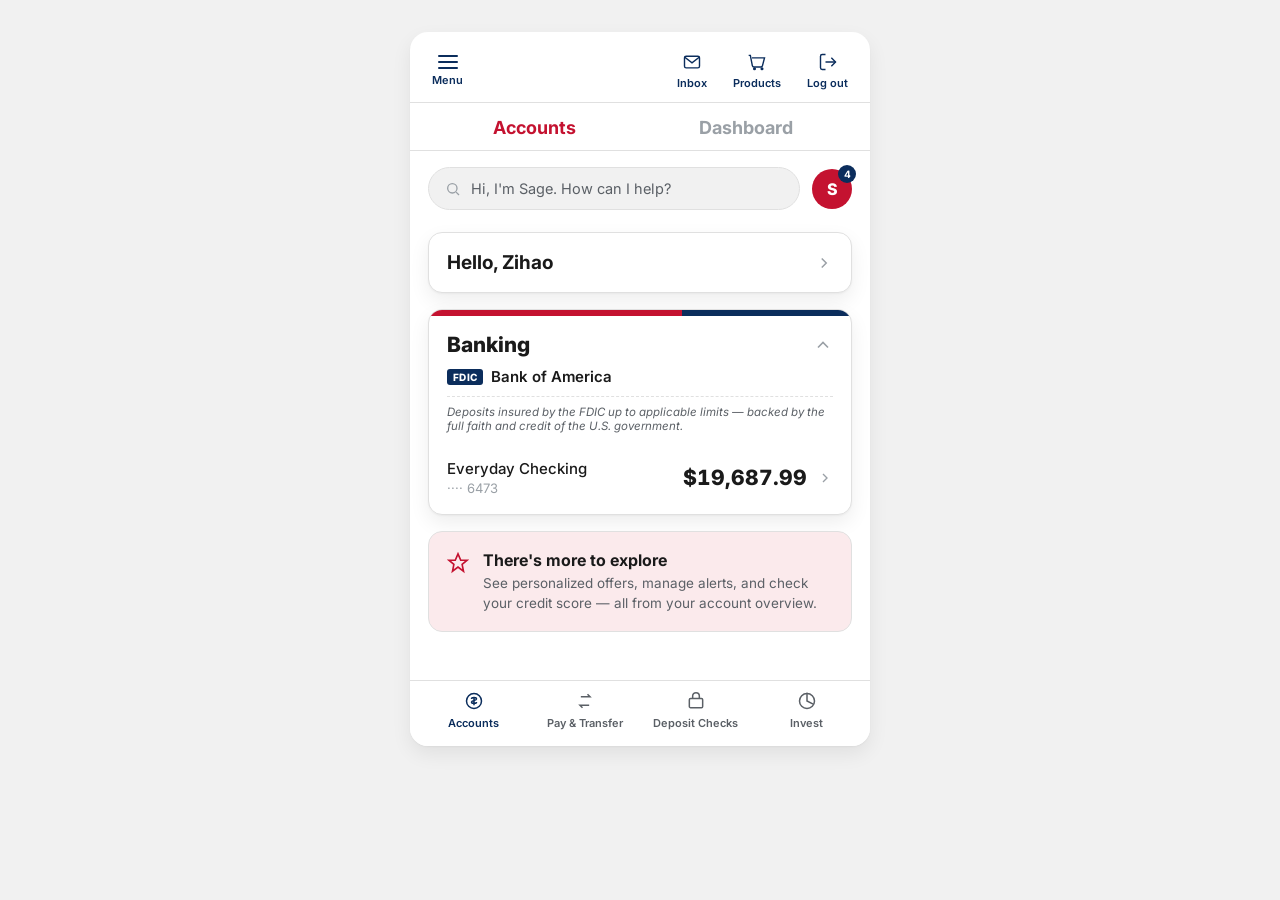
==== index.html @ 6f89e21b "Update account balances and transaction details in account-detail.html and index.html" ====
<!DOCTYPE html>
<html lang="en">
<head>
<meta charset="UTF-8">
<meta name="viewport" content="width=device-width, initial-scale=1.0">
<title>Meridian — Accounts</title>
<link rel="preconnect" href="https://fonts.googleapis.com">
<link rel="preconnect" href="https://fonts.gstatic.com" crossorigin>
<link href="https://fonts.googleapis.com/css2?family=Inter:wght@400;500;600;700;800&display=swap" rel="stylesheet">
<link rel="stylesheet" href="styles.css">
</head>
<body>

<div class="phone">

  <div class="topbar">
    <a class="menu-btn" href="menu.html" aria-label="Menu">
      <div class="bars"><span></span><span></span><span></span></div>
      Menu
    </a>
    <div class="icon-row">
      <a class="icon-btn" href="inbox.html" aria-label="Inbox">
        <svg width="20" height="20" viewBox="0 0 24 24" fill="none" stroke="#0B2D5C" stroke-width="1.7"><rect x="3" y="5" width="18" height="14" rx="2"/><path d="M3 6l9 7 9-7"/></svg>
        Inbox
      </a>
      <a class="icon-btn" href="products.html" aria-label="Products">
        <svg width="20" height="20" viewBox="0 0 24 24" fill="none" stroke="#0B2D5C" stroke-width="1.7"><circle cx="9" cy="20" r="1"/><circle cx="18" cy="20" r="1"/><path d="M2 4h2l2.4 12.4a2 2 0 0 0 2 1.6h8.2a2 2 0 0 0 2-1.6L21 7H6"/></svg>
        Products
      </a>
      <a class="icon-btn" href="logout.html" aria-label="Log out">
        <svg width="20" height="20" viewBox="0 0 24 24" fill="none" stroke="#0B2D5C" stroke-width="1.7"><path d="M9 21H5a2 2 0 0 1-2-2V5a2 2 0 0 1 2-2h4"/><path d="M16 17l5-5-5-5"/><path d="M21 12H9"/></svg>
        Log out
      </a>
    </div>
  </div>

  <div class="tabs">
    <button class="tab active" id="tab-accounts">Accounts</button>
    <button class="tab" id="tab-dashboard">Dashboard</button>
  </div>

  <!-- ACCOUNTS TAB -->
  <div class="accounts-tab" id="accounts-view">

    <div class="assistant-row reveal">
      <div class="assistant-search">
        <svg width="16" height="16" viewBox="0 0 24 24" fill="none" stroke="#9AA0A6" stroke-width="2"><circle cx="11" cy="11" r="7"/><path d="M21 21l-4.3-4.3"/></svg>
        <span>Hi, I'm Sage. How can I help?</span>
      </div>
      <a class="assistant-avatar" href="inbox.html">S<span class="badge">4</span></a>
    </div>

    <div class="card-group reveal">
      <a class="link-row" href="profile.html">
        <span class="label">Hello, Zihao</span>
        <svg class="chev" width="18" height="18" viewBox="0 0 24 24" fill="none" stroke="currentColor" stroke-width="2"><path d="M9 6l6 6-6 6"/></svg>
      </a>
    </div>

    <!-- Banking -->
    <div class="section reveal" id="banking-section">
      <div class="section-top"></div>
      <div class="section-header" data-toggle="banking-body">
        <h2>Banking</h2>
        <svg class="chev" width="20" height="20" viewBox="0 0 24 24" fill="none" stroke="currentColor" stroke-width="2"><path d="M18 15l-6-6-6 6"/></svg>
      </div>
      <div id="banking-body">
        <div class="institution"><span class="fdic-badge">FDIC</span> Bank of America</div>
        <div class="insured-note">Deposits insured by the FDIC up to applicable limits — backed by the full faith and credit of the U.S. government.</div>

        <a class="account-row" href="account-detail.html">
          <div class="account-name">Everyday Checking<span class="acct-no">···· 6473</span></div>
          <div class="amount-block">
            <span class="amount">$19,687.99</span>
            <svg class="chev" width="16" height="16" viewBox="0 0 24 24" fill="none" stroke="currentColor" stroke-width="2"><path d="M9 6l6 6-6 6"/></svg>
          </div>
        </a>
      </div>
    </div>

    <a class="promo reveal" href="offers.html" style="display:flex;">
      <svg width="22" height="22" viewBox="0 0 24 24" fill="none" stroke="#C41230" stroke-width="1.8"><path d="M12 2l3 7h7l-5.5 4.5L18 21l-6-4.5L6 21l1.5-7.5L2 9h7l3-7z"/></svg>
      <div>
        <h3>There's more to explore</h3>
        <p>See personalized offers, manage alerts, and check your credit score — all from your account overview.</p>
      </div>
    </a>

  </div>

  <!-- DASHBOARD TAB -->
  <div class="dash" id="dashboard-view">
    <div class="dash-card reveal">
      <h3>TOTAL NET WORTH</h3>
      <div class="net-amount">$19,687.99</div>
      <div class="bars-row" id="net-bars">
        <div class="bar-col"><div class="bar" data-h="42%"></div><span>Jan</span></div>
        <div class="bar-col"><div class="bar" data-h="55%"></div><span>Feb</span></div>
        <div class="bar-col"><div class="bar" data-h="48%"></div><span>Mar</span></div>
        <div class="bar-col"><div class="bar" data-h="63%"></div><span>Apr</span></div>
        <div class="bar-col"><div class="bar" data-h="58%"></div><span>May</span></div>
        <div class="bar-col"><div class="bar" data-h="71%"></div><span>Jun</span></div>
      </div>
    </div>
    <div class="dash-card reveal">
      <h3>CASH FLOW THIS MONTH</h3>
      <div class="net-amount" style="font-size:22px; color:#0B2D5C;">+$9,651.12</div>
      <p style="margin:0; font-size:13.5px; color:var(--gray);">Income exceeded spending this month — keep it up.</p>
    </div>
  </div>

  <div class="bottom-nav">
    <a class="nav-item active" id="nav-accounts" href="index.html">
      <svg width="20" height="20" viewBox="0 0 24 24" fill="none" stroke="#0B2D5C" stroke-width="1.8"><circle cx="12" cy="12" r="9"/><path d="M12 7v10M9 9.5c0-1 1-1.8 3-1.8s3 .8 3 1.8-1 1.4-3 1.8-3 .9-3 1.9 1 1.8 3 1.8 3-.8 3-1.8"/></svg>
      Accounts
    </a>
    <a class="nav-item" href="pay-transfer.html">
      <svg width="20" height="20" viewBox="0 0 24 24" fill="none" stroke="#5B6066" stroke-width="1.8"><path d="M7 7h11l-3-3M17 17H6l3 3"/></svg>
      Pay &amp; Transfer
    </a>
    <a class="nav-item" href="deposit-checks.html">
      <svg width="20" height="20" viewBox="0 0 24 24" fill="none" stroke="#5B6066" stroke-width="1.8"><rect x="4" y="9" width="16" height="11" rx="1.5"/><path d="M8 9V6a4 4 0 0 1 8 0v3"/></svg>
      Deposit Checks
    </a>
    <a class="nav-item" href="invest.html">
      <svg width="20" height="20" viewBox="0 0 24 24" fill="none" stroke="#5B6066" stroke-width="1.8"><path d="M12 2v10l8 4"/><circle cx="12" cy="12" r="9"/></svg>
      Invest
    </a>
  </div>

</div>

<script>
  const tabAccounts = document.getElementById('tab-accounts');
  const tabDashboard = document.getElementById('tab-dashboard');
  const accountsView = document.getElementById('accounts-view');
  const dashboardView = document.getElementById('dashboard-view');

  tabAccounts.addEventListener('click', () => {
    tabAccounts.classList.add('active');
    tabDashboard.classList.remove('active');
    accountsView.classList.remove('hidden');
    dashboardView.classList.remove('active');
  });

  tabDashboard.addEventListener('click', () => {
    tabDashboard.classList.add('active');
    tabAccounts.classList.remove('active');
    accountsView.classList.add('hidden');
    dashboardView.classList.add('active');
    requestAnimationFrame(() => {
      document.querySelectorAll('#net-bars .bar').forEach(bar => { bar.style.height = bar.dataset.h; });
    });
  });

  document.querySelectorAll('[data-toggle]').forEach(header=>{
    header.addEventListener('click', () => {
      const body = document.getElementById(header.getAttribute('data-toggle'));
      const chev = header.querySelector('.chev');
      const collapsed = body.style.display === 'none';
      body.style.display = collapsed ? 'block' : 'none';
      chev.style.transform = collapsed ? 'rotate(0deg)' : 'rotate(180deg)';
    });
  });
</script>

</body>
</html>
---- styles.css ----
/* ===========================================================
   Meridian — shared styles for all pages
   =========================================================== */

:root{
  --red:#C41230;
  --red-dark:#960E25;
  --blue:#0B2D5C;
  --blue-light:#1C4C8C;
  --bg:#F1F1F1;
  --white:#FFFFFF;
  --ink:#1A1A1A;
  --gray:#5B6066;
  --gray-light:#9AA0A6;
  --line:#E0E0E0;
  --radius:14px;
  --shadow: 0 1px 2px rgba(0,0,0,0.04), 0 8px 20px rgba(0,0,0,0.07);
}

*{box-sizing:border-box;}
html,body{margin:0;padding:0;}
body{
  background:var(--bg);
  font-family:'Inter', Arial, sans-serif;
  color:var(--ink);
  -webkit-font-smoothing:antialiased;
  display:flex;
  justify-content:center;
}

a{ color:inherit; text-decoration:none; }
button{ font-family:'Inter', Arial, sans-serif; }

.phone{
  width:100%;
  max-width:460px;
  min-height:100vh;
  background:var(--white);
  position:relative;
  box-shadow: var(--shadow);
  padding-bottom:90px;
}

@media (min-width:560px){
  body{ padding:32px 16px; }
  .phone{ min-height:auto; border-radius:18px; overflow:hidden; }
}

/* ---------- Top bar ---------- */
.topbar{
  display:flex;
  align-items:center;
  justify-content:space-between;
  padding:16px 18px 8px;
  border-bottom:1px solid var(--line);
}
.menu-btn, .icon-btn{
  background:none;
  border:none;
  display:flex;
  flex-direction:column;
  align-items:center;
  gap:4px;
  color:var(--blue);
  font-size:11px;
  font-weight:600;
  cursor:pointer;
  padding:4px;
}
.icon-row{ display:flex; gap:18px; }
.bars{ width:20px; height:14px; display:flex; flex-direction:column; justify-content:space-between; }
.bars span{ height:2px; background:var(--blue); border-radius:1px; }

.brandmark{
  display:flex; align-items:center; gap:8px; justify-content:center;
  padding:6px 0 2px;
  font-weight:800;
  font-size:18px;
  color:var(--ink);
}
.brandmark .mark{
  width:26px;height:26px;border-radius:6px;
  background:linear-gradient(135deg, var(--red), var(--blue));
  display:flex;align-items:center;justify-content:center;
  color:#fff; font-size:14px; font-weight:800;
}

/* ---------- Tabs ---------- */
.tabs{
  display:flex;
  border-bottom:1px solid var(--line);
  padding:0 18px;
}
.tab{
  flex:1;
  text-align:center;
  padding:14px 0 12px;
  font-size:18px;
  font-weight:700;
  color:var(--gray-light);
  border-bottom:3px solid transparent;
  cursor:pointer;
  background:none; border:none;
}
.tab.active{ color:var(--red); border-bottom-color:var(--red); }

/* ---------- Page header (subpages) ---------- */
.page-header{
  padding:18px 18px 14px;
  border-bottom:1px solid var(--line);
}
.back-link{
  display:inline-flex; align-items:center; gap:6px;
  color:var(--blue);
  font-weight:600;
  font-size:14px;
  margin-bottom:10px;
  cursor:pointer;
}
.page-header h1{
  margin:0;
  font-size:24px;
  font-weight:800;
}
.page-header p{
  margin:6px 0 0;
  color:var(--gray);
  font-size:14px;
}

/* ---------- Assistant search ---------- */
.assistant-row{
  display:flex; align-items:center; gap:12px;
  padding:16px 18px 6px;
}
.assistant-search{
  flex:1;
  background:var(--bg);
  border:1px solid var(--line);
  border-radius:24px;
  padding:12px 16px;
  display:flex; align-items:center; gap:10px;
  color:var(--gray);
  font-size:14.5px;
}
.assistant-search svg{ flex:none; }
.assistant-avatar{
  position:relative;
  width:40px;height:40px;border-radius:50%;
  background:var(--red);
  display:flex;align-items:center;justify-content:center;
  color:#fff; font-weight:800; font-size:16px;
  flex:none;
}
.badge{
  position:absolute; top:-4px; right:-4px;
  background:var(--blue);
  color:#fff;
  font-size:10px; font-weight:700;
  width:18px;height:18px;border-radius:50%;
  display:flex;align-items:center;justify-content:center;
}

/* ---------- Greeting card ---------- */
.card-group{
  margin:16px 18px 0;
  background:var(--white);
  border:1px solid var(--line);
  border-radius:var(--radius);
  overflow:hidden;
  box-shadow:var(--shadow);
}
.link-row{
  display:flex; align-items:center; justify-content:space-between;
  padding:18px;
  cursor:pointer;
  border-bottom:1px solid var(--line);
  color:var(--ink);
}
.link-row:last-child{ border-bottom:none; }
.link-row .label{ font-size:19px; font-weight:700; }
.link-row .sub{ font-size:13px; color:var(--gray); font-weight:400; margin-top:2px; }
.chev{ color:var(--gray-light); flex:none; }

/* ---------- Section blocks ---------- */
.section{
  margin:16px 18px 0;
  border-radius:var(--radius);
  overflow:hidden;
  border:1px solid var(--line);
  background:var(--white);
  box-shadow:var(--shadow);
}
.section-top{
  height:6px;
  background:linear-gradient(90deg, var(--red) 0 60%, var(--blue) 60% 100%);
}
.section-header{
  display:flex; align-items:center; justify-content:space-between;
  padding:16px 18px 8px;
  cursor:pointer;
}
.section-header h2{ font-size:21px; margin:0; font-weight:800; }

.institution{
  display:flex; align-items:center; gap:8px;
  padding:2px 18px 10px;
  color:var(--ink);
  font-size:15px;
  font-weight:600;
}
.fdic-badge{
  background:var(--blue);
  color:#fff;
  font-size:10px;
  font-weight:800;
  letter-spacing:0.3px;
  padding:2px 6px;
  border-radius:3px;
}
.insured-note{
  margin:0 18px 12px;
  font-size:11.5px;
  font-style:italic;
  color:var(--gray);
  padding-top:8px;
  border-top:1px dashed var(--line);
}

.account-row{
  display:flex; align-items:center; justify-content:space-between;
  padding:14px 18px 18px;
  cursor:pointer;
}
.account-name{ font-size:15px; color:var(--ink); font-weight:500; }
.account-name .acct-no{ color:var(--gray-light); font-size:13px; display:block; margin-top:2px; font-weight:400; }
.amount-block{ display:flex; align-items:center; gap:10px; }
.amount{
  font-weight:800;
  font-size:21px;
  font-variant-numeric: tabular-nums;
  color:var(--ink);
}

.row-divider{ border-top:1px solid var(--line); }

/* ---------- Promo ---------- */
.promo{
  margin:16px 18px 24px;
  background:#FBEAEC;
  border:1px solid var(--line);
  border-radius:var(--radius);
  padding:18px;
  display:flex; gap:14px; align-items:flex-start;
}
.promo svg{ flex:none; margin-top:2px; }
.promo h3{ margin:0 0 4px; font-size:16px; font-weight:700; }
.promo p{ margin:0; font-size:13.5px; color:var(--gray); line-height:1.45; }

/* ---------- Dashboard tab ---------- */
.dash{ padding:16px 18px 24px; display:none; }
.dash.active{ display:block; }
.dash-card{
  background:var(--white); border:1px solid var(--line); border-radius:var(--radius);
  padding:20px; box-shadow:var(--shadow); margin-bottom:16px;
}
.dash-card h3{ margin:0 0 4px; font-size:14px; color:var(--gray); font-weight:600; }
.net-amount{
  font-size:30px; font-weight:800;
  font-variant-numeric: tabular-nums; margin:6px 0 16px;
}
.bars-row{ display:flex; align-items:flex-end; gap:10px; height:100px; }
.bar-col{ flex:1; display:flex; flex-direction:column; align-items:center; gap:8px; }
.bar{ width:100%; border-radius:5px 5px 2px 2px; background:var(--blue); transition:height 1s cubic-bezier(.2,.8,.2,1); }
.bar-col span{ font-size:11px; color:var(--gray); }

.accounts-tab{ display:block; }
.accounts-tab.hidden{ display:none; }

/* ---------- Generic content list (subpages) ---------- */
.content{ padding:16px 18px 24px; }
.list-card{
  background:var(--white); border:1px solid var(--line); border-radius:var(--radius);
  overflow:hidden; box-shadow:var(--shadow); margin-bottom:16px;
}
.list-row{
  display:flex; align-items:center; justify-content:space-between; gap:12px;
  padding:16px 18px;
  border-bottom:1px solid var(--line);
  cursor:pointer;
}
.list-row:last-child{ border-bottom:none; }
.list-row .icon-wrap{
  width:38px;height:38px;border-radius:10px;
  display:flex;align-items:center;justify-content:center;
  background:var(--bg); flex:none;
}
.list-row .text{ flex:1; }
.list-row .text .title{ font-weight:700; font-size:15px; }
.list-row .text .sub{ font-size:13px; color:var(--gray); margin-top:2px; }

.info-card{
  background:var(--white); border:1px solid var(--line); border-radius:var(--radius);
  box-shadow:var(--shadow); padding:20px; margin-bottom:16px;
}
.info-card h3{ margin:0 0 10px; font-size:15px; font-weight:700; }
.info-card .row{ display:flex; justify-content:space-between; padding:8px 0; border-bottom:1px solid var(--line); font-size:14px; }
.info-card .row:last-child{ border-bottom:none; }
.info-card .row span:first-child{ color:var(--gray); }
.info-card .row span:last-child{ font-weight:600; }

.btn-primary{
  display:inline-flex; align-items:center; justify-content:center;
  width:100%;
  background:var(--red);
  color:#fff;
  font-weight:700;
  font-size:15px;
  padding:14px 0;
  border:none; border-radius:10px;
  cursor:pointer;
  margin-top:6px;
}
.btn-secondary{
  display:inline-flex; align-items:center; justify-content:center;
  width:100%;
  background:var(--white);
  color:var(--blue);
  font-weight:700;
  font-size:15px;
  padding:13px 0;
  border:1.5px solid var(--blue); border-radius:10px;
  cursor:pointer;
  margin-top:10px;
}

.field{ margin-bottom:14px; }
.field label{ display:block; font-size:13px; font-weight:600; color:var(--gray); margin-bottom:6px; }
.field select, .field input{
  width:100%; padding:12px 14px; border:1px solid var(--line); border-radius:10px;
  font-size:15px; color:var(--ink); background:var(--white); font-family:'Inter',Arial,sans-serif;
}

.upload-box{
  border:2px dashed var(--line); border-radius:var(--radius);
  padding:24px; text-align:center; color:var(--gray);
  margin-bottom:14px; cursor:pointer;
}
.upload-box svg{ margin-bottom:8px; }
.upload-box .label{ font-weight:700; color:var(--ink); font-size:14px; }
.upload-box .sub{ font-size:12.5px; margin-top:4px; }

.empty-state{ text-align:center; padding:40px 20px; color:var(--gray); }
.empty-state svg{ margin-bottom:14px; }

/* ---------- Transaction ledger ---------- */
.attribution{
  text-align:right;
  font-size:13px;
  font-weight:600;
  color:var(--gray);
  padding:0 18px 10px;
}
.txn-row{
  display:flex; justify-content:space-between; align-items:flex-start;
  padding:14px 18px;
  border-bottom:1px solid var(--line);
}
.txn-row:last-child{ border-bottom:none; }
.txn-meta{ font-size:12.5px; color:var(--gray); font-weight:600; margin-bottom:3px; }
.txn-name{ font-size:15.5px; font-weight:700; color:var(--ink); line-height:1.3; }
.txn-amount{ font-size:19px; font-weight:800; color:var(--blue); text-align:right; white-space:nowrap; }
.txn-amount.credit{ color:#1C7C63; }
.txn-balance{ font-size:12.5px; color:var(--gray); margin-top:3px; text-align:right; }

.pager{
  display:flex; align-items:center; justify-content:space-between;
  padding:4px 2px 0;
}
.pager-btn{
  background:var(--white);
  color:var(--blue);
  font-weight:700;
  font-size:13.5px;
  padding:9px 14px;
  border:1.5px solid var(--blue);
  border-radius:8px;
  cursor:pointer;
}
.pager-btn:disabled{
  color:var(--gray-light);
  border-color:var(--line);
  cursor:default;
}
.pager-info{ font-size:13px; color:var(--gray); font-weight:600; }

/* ---------- Bottom nav ---------- */
.bottom-nav{
  position:fixed;
  bottom:0; left:50%; transform:translateX(-50%);
  width:100%; max-width:460px;
  background:var(--white);
  border-top:1px solid var(--line);
  display:flex;
  padding:10px 8px 16px;
}
@media (min-width:560px){ .bottom-nav{ position:absolute; } }
.nav-item{
  flex:1;
  display:flex; flex-direction:column; align-items:center; gap:5px;
  font-size:11px; font-weight:600; color:var(--gray);
  background:none; border:none; cursor:pointer;
}
.nav-item.active{ color:var(--blue); }

@media (prefers-reduced-motion: reduce){
  *{ transition:none !important; animation:none !important; }
}

.reveal{ animation:fadeUp .4s ease both; }
@keyframes fadeUp{ from{opacity:0; transform:translateY(8px);} to{opacity:1; transform:translateY(0);} }
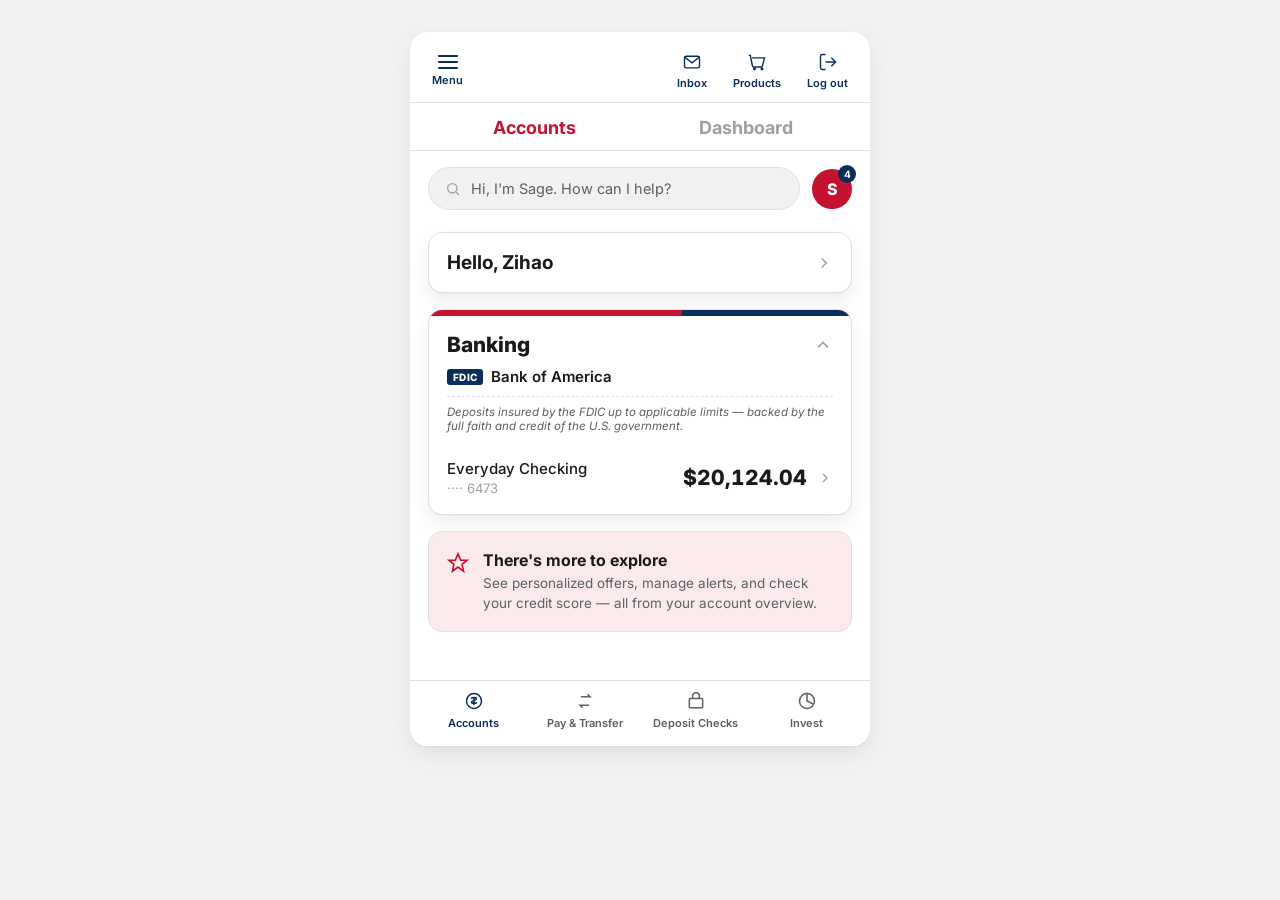
==== commit 846448bc: "Update account balances and transaction details in account-detail.html and index.html" ====
--- a/index.html
+++ b/index.html
@@ -71,7 +71,7 @@
         <a class="account-row" href="account-detail.html">
           <div class="account-name">Everyday Checking<span class="acct-no">···· 6473</span></div>
           <div class="amount-block">
-            <span class="amount">$19,687.99</span>
+            <span class="amount">$20,124.04</span>
             <svg class="chev" width="16" height="16" viewBox="0 0 24 24" fill="none" stroke="currentColor" stroke-width="2"><path d="M9 6l6 6-6 6"/></svg>
           </div>
         </a>
@@ -92,7 +92,7 @@
   <div class="dash" id="dashboard-view">
     <div class="dash-card reveal">
       <h3>TOTAL NET WORTH</h3>
-      <div class="net-amount">$19,687.99</div>
+      <div class="net-amount">$20,124.04</div>
       <div class="bars-row" id="net-bars">
         <div class="bar-col"><div class="bar" data-h="42%"></div><span>Jan</span></div>
         <div class="bar-col"><div class="bar" data-h="55%"></div><span>Feb</span></div>
@@ -104,7 +104,7 @@
     </div>
     <div class="dash-card reveal">
       <h3>CASH FLOW THIS MONTH</h3>
-      <div class="net-amount" style="font-size:22px; color:#0B2D5C;">+$9,651.12</div>
+      <div class="net-amount" style="font-size:22px; color:#0B2D5C;">+$10,087.17</div>
       <p style="margin:0; font-size:13.5px; color:var(--gray);">Income exceeded spending this month — keep it up.</p>
     </div>
   </div>
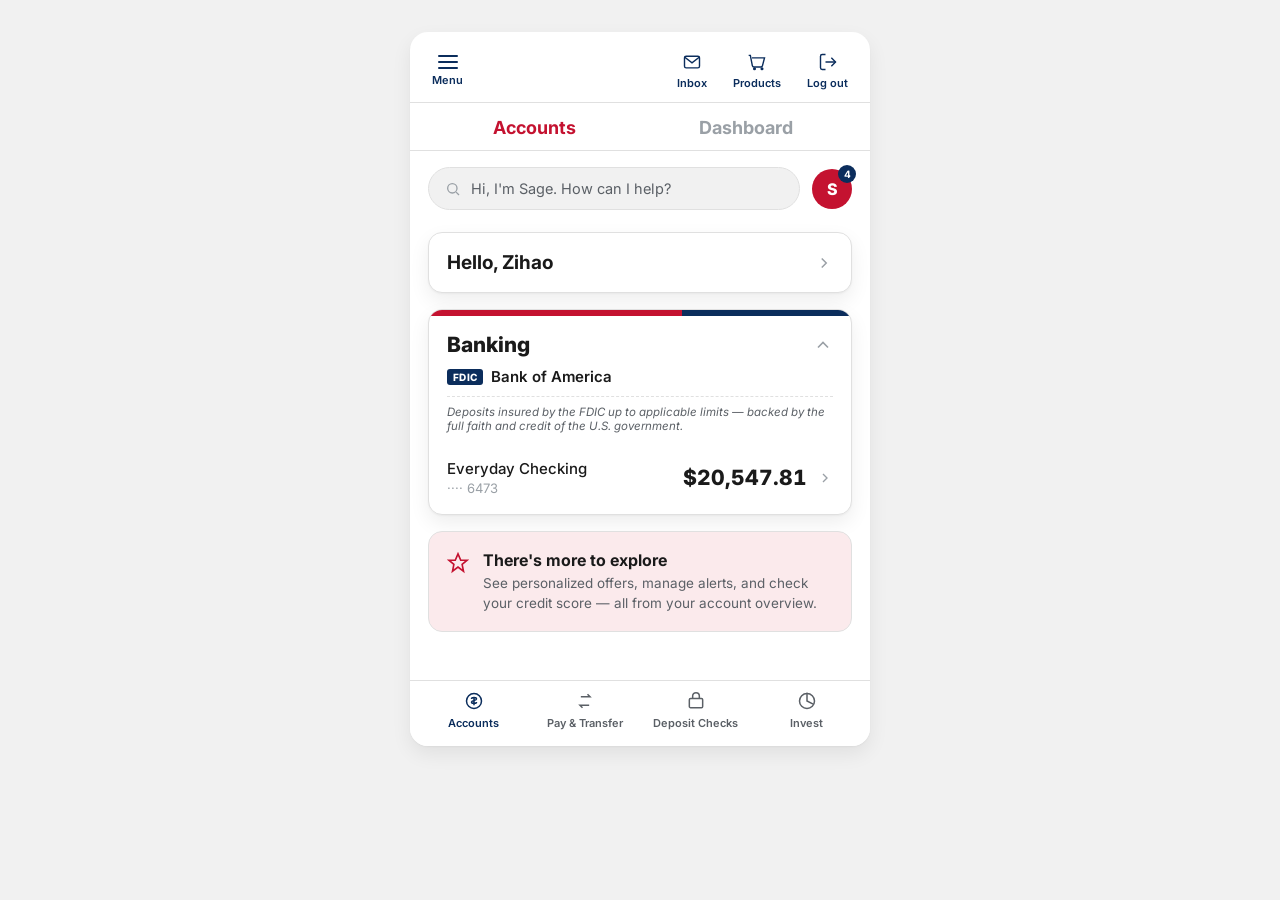
==== commit 64c437ea: "Update account balances and transaction details in account-detail.html and index.html" ====
--- a/index.html
+++ b/index.html
@@ -71,7 +71,7 @@
         <a class="account-row" href="account-detail.html">
           <div class="account-name">Everyday Checking<span class="acct-no">···· 6473</span></div>
           <div class="amount-block">
-            <span class="amount">$20,124.04</span>
+            <span class="amount">$20,547.81</span>
             <svg class="chev" width="16" height="16" viewBox="0 0 24 24" fill="none" stroke="currentColor" stroke-width="2"><path d="M9 6l6 6-6 6"/></svg>
           </div>
         </a>
@@ -92,7 +92,7 @@
   <div class="dash" id="dashboard-view">
     <div class="dash-card reveal">
       <h3>TOTAL NET WORTH</h3>
-      <div class="net-amount">$20,124.04</div>
+      <div class="net-amount">$20,547.81</div>
       <div class="bars-row" id="net-bars">
         <div class="bar-col"><div class="bar" data-h="42%"></div><span>Jan</span></div>
         <div class="bar-col"><div class="bar" data-h="55%"></div><span>Feb</span></div>
@@ -104,7 +104,7 @@
     </div>
     <div class="dash-card reveal">
       <h3>CASH FLOW THIS MONTH</h3>
-      <div class="net-amount" style="font-size:22px; color:#0B2D5C;">+$10,087.17</div>
+      <div class="net-amount" style="font-size:22px; color:#0B2D5C;">+$10,510.94</div>
       <p style="margin:0; font-size:13.5px; color:var(--gray);">Income exceeded spending this month — keep it up.</p>
     </div>
   </div>
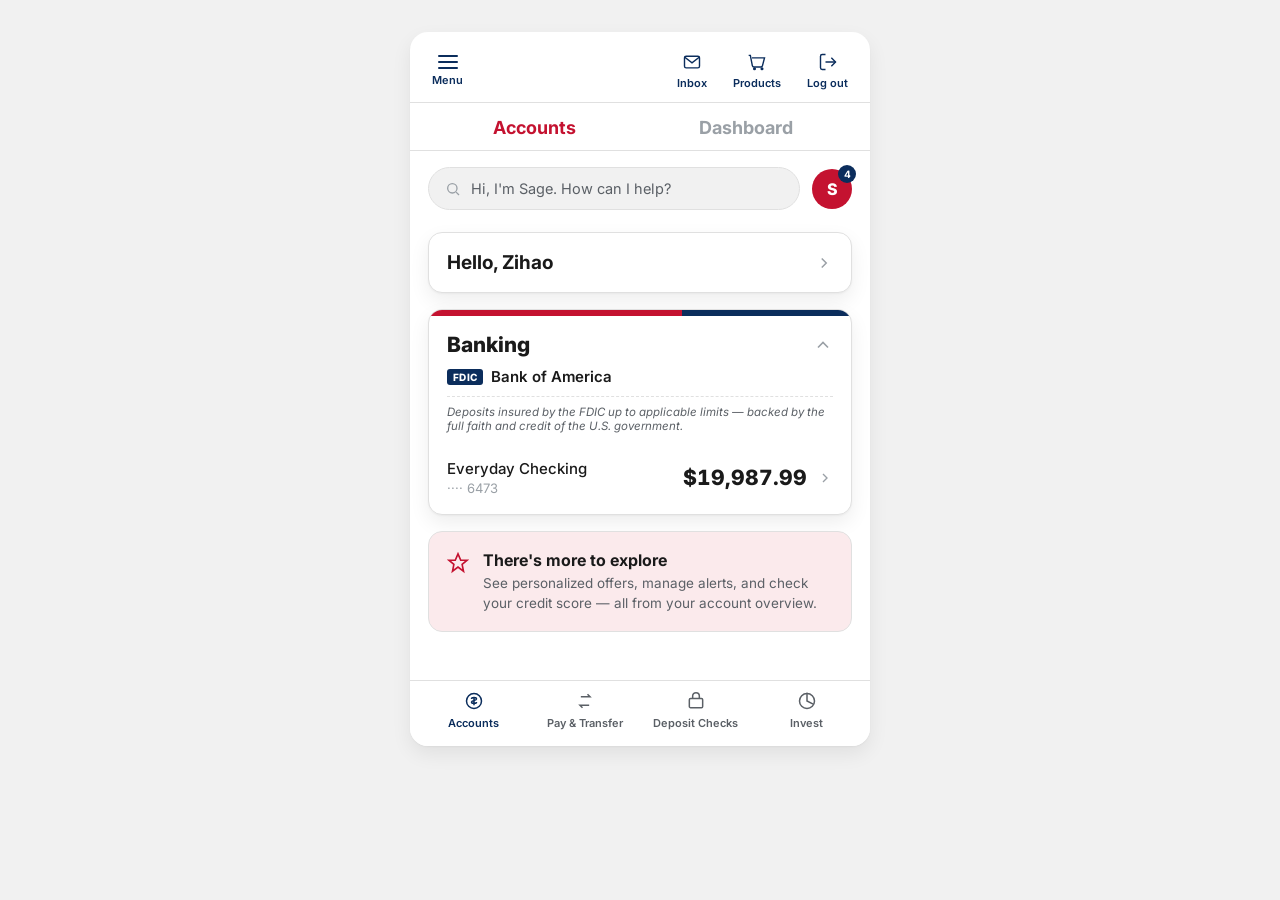
==== commit 30ae073a: "Update account balances and transaction details in account-detail.html and index.html" ====
--- a/index.html
+++ b/index.html
@@ -71,7 +71,7 @@
         <a class="account-row" href="account-detail.html">
           <div class="account-name">Everyday Checking<span class="acct-no">···· 6473</span></div>
           <div class="amount-block">
-            <span class="amount">$20,547.81</span>
+            <span class="amount">$19,987.99</span>
             <svg class="chev" width="16" height="16" viewBox="0 0 24 24" fill="none" stroke="currentColor" stroke-width="2"><path d="M9 6l6 6-6 6"/></svg>
           </div>
         </a>
@@ -92,7 +92,7 @@
   <div class="dash" id="dashboard-view">
     <div class="dash-card reveal">
       <h3>TOTAL NET WORTH</h3>
-      <div class="net-amount">$20,547.81</div>
+      <div class="net-amount">$19,987.99</div>
       <div class="bars-row" id="net-bars">
         <div class="bar-col"><div class="bar" data-h="42%"></div><span>Jan</span></div>
         <div class="bar-col"><div class="bar" data-h="55%"></div><span>Feb</span></div>
@@ -104,7 +104,7 @@
     </div>
     <div class="dash-card reveal">
       <h3>CASH FLOW THIS MONTH</h3>
-      <div class="net-amount" style="font-size:22px; color:#0B2D5C;">+$10,510.94</div>
+      <div class="net-amount" style="font-size:22px; color:#0B2D5C;">+$9,951.12</div>
       <p style="margin:0; font-size:13.5px; color:var(--gray);">Income exceeded spending this month — keep it up.</p>
     </div>
   </div>
--- a/styles.css
+++ b/styles.css
@@ -367,6 +367,8 @@
   border-bottom:1px solid var(--line);
 }
 .txn-row:last-child{ border-bottom:none; }
+.txn-row > div:first-child{ min-width:0; overflow-wrap:anywhere; padding-right:12px; }
+.txn-row > div:last-child{ flex-shrink:0; margin-left:auto; text-align:right; }
 .txn-meta{ font-size:12.5px; color:var(--gray); font-weight:600; margin-bottom:3px; }
 .txn-name{ font-size:15.5px; font-weight:700; color:var(--ink); line-height:1.3; }
 .txn-amount{ font-size:19px; font-weight:800; color:var(--blue); text-align:right; white-space:nowrap; }
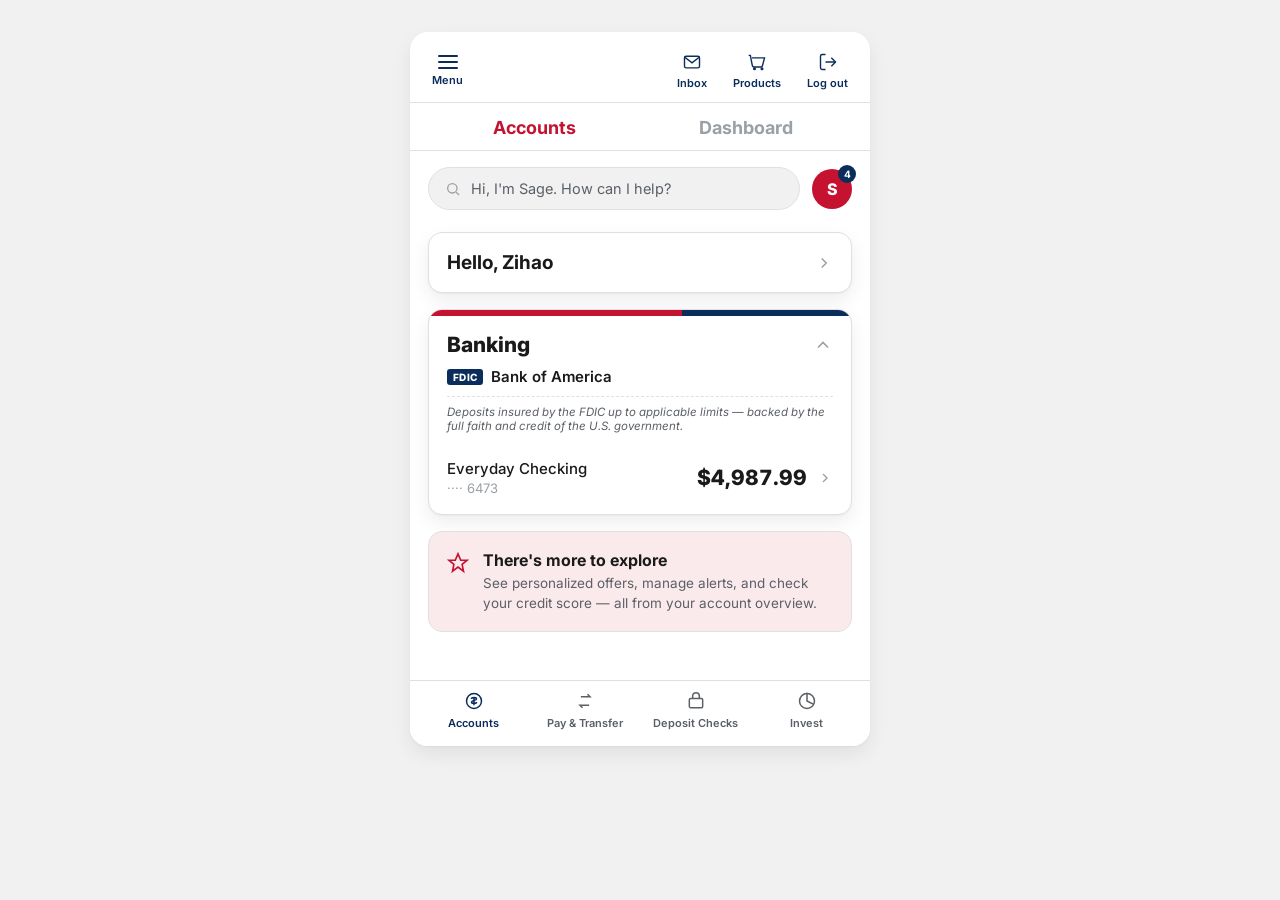
==== commit ed1b6b6c: "Update account balances and transaction details in account-detail.html and index.html" ====
--- a/index.html
+++ b/index.html
@@ -71,7 +71,7 @@
         <a class="account-row" href="account-detail.html">
           <div class="account-name">Everyday Checking<span class="acct-no">···· 6473</span></div>
           <div class="amount-block">
-            <span class="amount">$19,987.99</span>
+            <span class="amount">$4,987.99</span>
             <svg class="chev" width="16" height="16" viewBox="0 0 24 24" fill="none" stroke="currentColor" stroke-width="2"><path d="M9 6l6 6-6 6"/></svg>
           </div>
         </a>
@@ -92,7 +92,7 @@
   <div class="dash" id="dashboard-view">
     <div class="dash-card reveal">
       <h3>TOTAL NET WORTH</h3>
-      <div class="net-amount">$19,987.99</div>
+      <div class="net-amount">$4,987.99</div>
       <div class="bars-row" id="net-bars">
         <div class="bar-col"><div class="bar" data-h="42%"></div><span>Jan</span></div>
         <div class="bar-col"><div class="bar" data-h="55%"></div><span>Feb</span></div>
@@ -104,7 +104,7 @@
     </div>
     <div class="dash-card reveal">
       <h3>CASH FLOW THIS MONTH</h3>
-      <div class="net-amount" style="font-size:22px; color:#0B2D5C;">+$9,951.12</div>
+      <div class="net-amount" style="font-size:22px; color:#0B2D5C;">-$5,048.88</div>
       <p style="margin:0; font-size:13.5px; color:var(--gray);">Income exceeded spending this month — keep it up.</p>
     </div>
   </div>
--- a/styles.css
+++ b/styles.css
@@ -362,13 +362,13 @@
   padding:0 18px 10px;
 }
 .txn-row{
-  display:flex; justify-content:space-between; align-items:flex-start;
+  display:grid; grid-template-columns:minmax(0,1fr) max-content; column-gap:12px; align-items:start;
   padding:14px 18px;
   border-bottom:1px solid var(--line);
 }
 .txn-row:last-child{ border-bottom:none; }
-.txn-row > div:first-child{ min-width:0; overflow-wrap:anywhere; padding-right:12px; }
-.txn-row > div:last-child{ flex-shrink:0; margin-left:auto; text-align:right; }
+.txn-row > div:first-child{ min-width:0; overflow-wrap:anywhere; word-break:break-word; }
+.txn-row > div:last-child{ min-width:0; text-align:right; }
 .txn-meta{ font-size:12.5px; color:var(--gray); font-weight:600; margin-bottom:3px; }
 .txn-name{ font-size:15.5px; font-weight:700; color:var(--ink); line-height:1.3; }
 .txn-amount{ font-size:19px; font-weight:800; color:var(--blue); text-align:right; white-space:nowrap; }
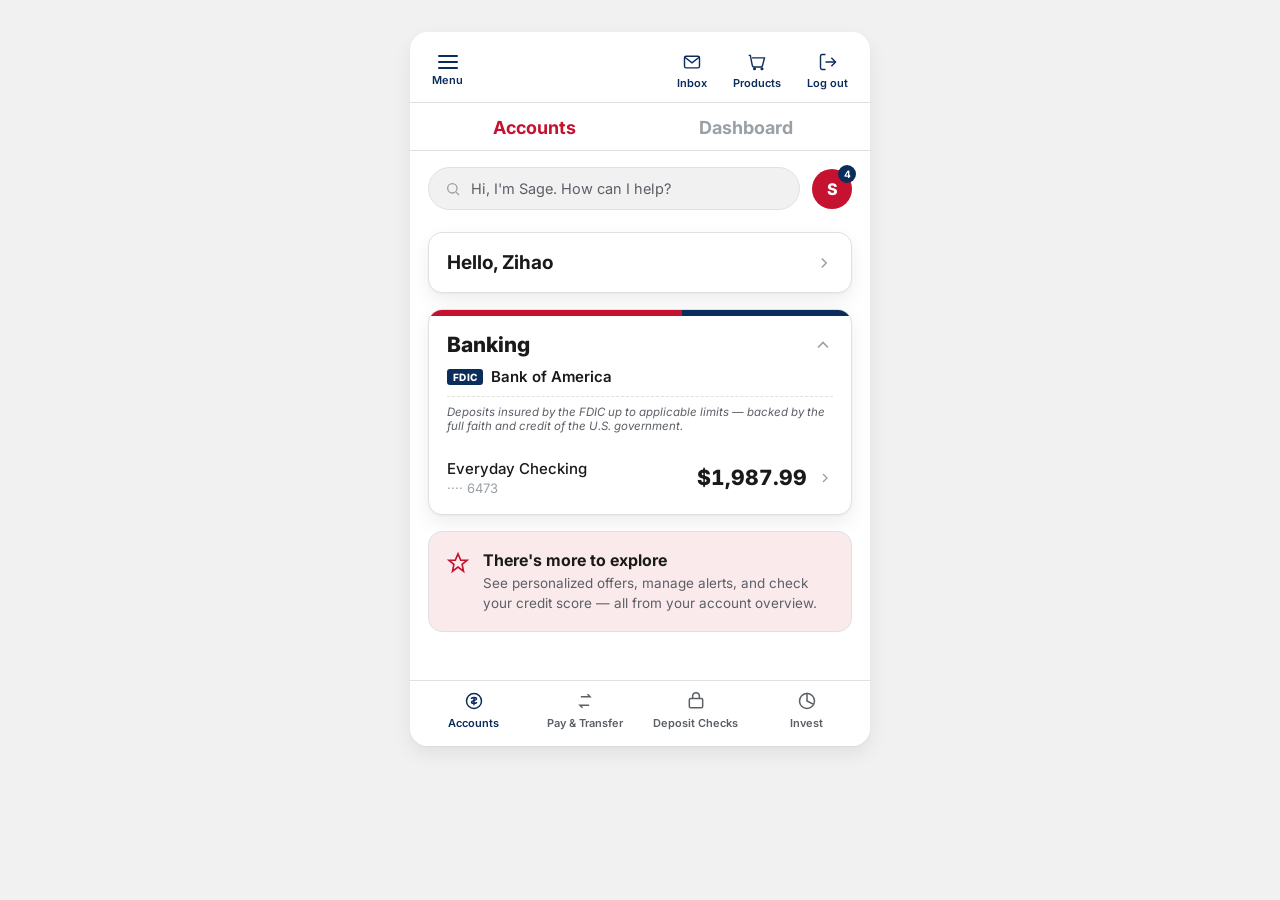
==== commit 02171e14: "Update account balances and transaction details in account-detail.html and index.html" ====
--- a/index.html
+++ b/index.html
@@ -71,7 +71,7 @@
         <a class="account-row" href="account-detail.html">
           <div class="account-name">Everyday Checking<span class="acct-no">···· 6473</span></div>
           <div class="amount-block">
-            <span class="amount">$4,987.99</span>
+            <span class="amount">$1,987.99</span>
             <svg class="chev" width="16" height="16" viewBox="0 0 24 24" fill="none" stroke="currentColor" stroke-width="2"><path d="M9 6l6 6-6 6"/></svg>
           </div>
         </a>
@@ -92,7 +92,7 @@
   <div class="dash" id="dashboard-view">
     <div class="dash-card reveal">
       <h3>TOTAL NET WORTH</h3>
-      <div class="net-amount">$4,987.99</div>
+      <div class="net-amount">$1,987.99</div>
       <div class="bars-row" id="net-bars">
         <div class="bar-col"><div class="bar" data-h="42%"></div><span>Jan</span></div>
         <div class="bar-col"><div class="bar" data-h="55%"></div><span>Feb</span></div>
@@ -104,7 +104,7 @@
     </div>
     <div class="dash-card reveal">
       <h3>CASH FLOW THIS MONTH</h3>
-      <div class="net-amount" style="font-size:22px; color:#0B2D5C;">-$5,048.88</div>
+      <div class="net-amount" style="font-size:22px; color:#0B2D5C;">-$8,048.88</div>
       <p style="margin:0; font-size:13.5px; color:var(--gray);">Income exceeded spending this month — keep it up.</p>
     </div>
   </div>
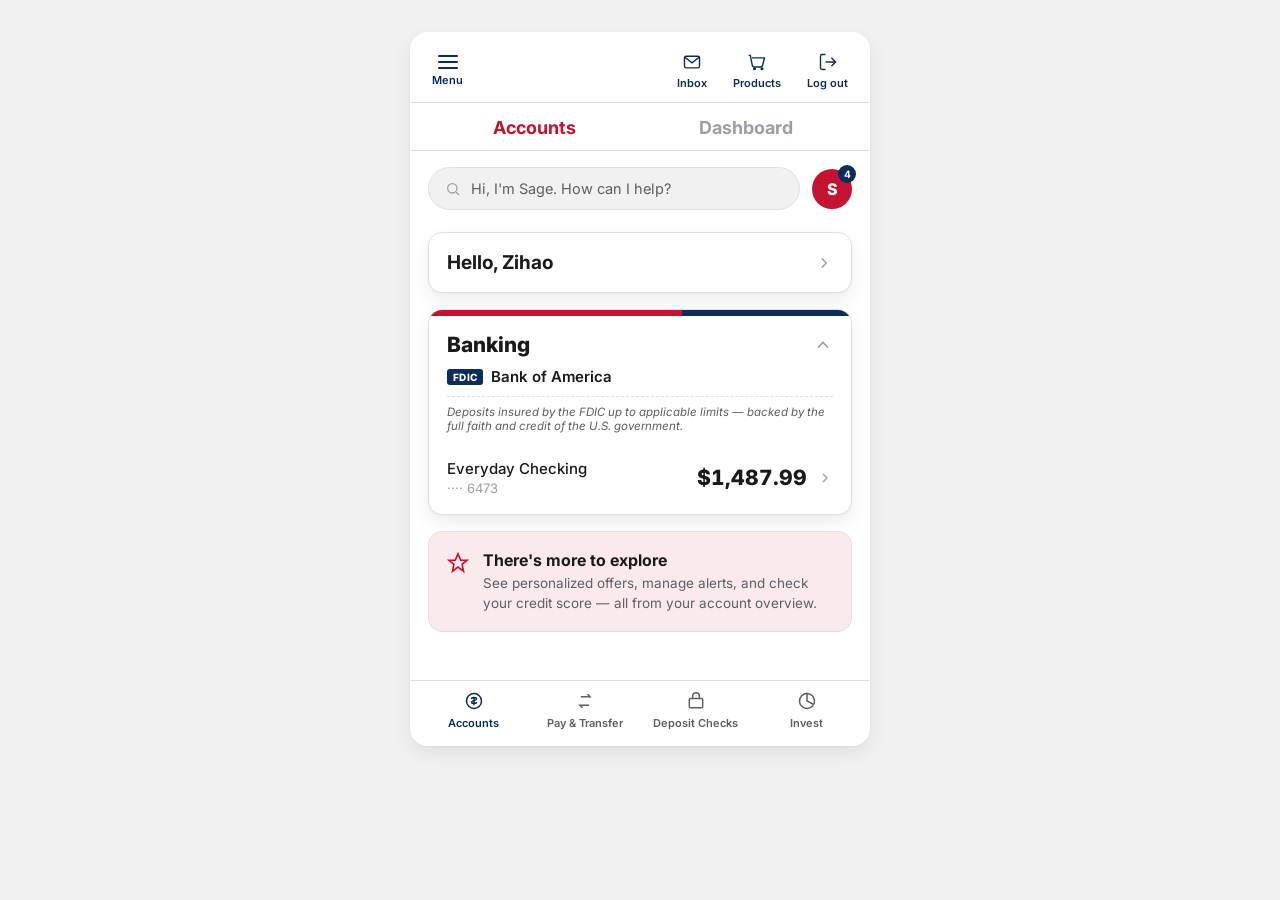
==== commit 04d83414: "Update account balances and transaction details in account-detail.html and index.html" ====
--- a/index.html
+++ b/index.html
@@ -71,7 +71,7 @@
         <a class="account-row" href="account-detail.html">
           <div class="account-name">Everyday Checking<span class="acct-no">···· 6473</span></div>
           <div class="amount-block">
-            <span class="amount">$1,987.99</span>
+            <span class="amount">$1,487.99</span>
             <svg class="chev" width="16" height="16" viewBox="0 0 24 24" fill="none" stroke="currentColor" stroke-width="2"><path d="M9 6l6 6-6 6"/></svg>
           </div>
         </a>
@@ -92,7 +92,7 @@
   <div class="dash" id="dashboard-view">
     <div class="dash-card reveal">
       <h3>TOTAL NET WORTH</h3>
-      <div class="net-amount">$1,987.99</div>
+      <div class="net-amount">$1,487.99</div>
       <div class="bars-row" id="net-bars">
         <div class="bar-col"><div class="bar" data-h="42%"></div><span>Jan</span></div>
         <div class="bar-col"><div class="bar" data-h="55%"></div><span>Feb</span></div>
@@ -104,7 +104,7 @@
     </div>
     <div class="dash-card reveal">
       <h3>CASH FLOW THIS MONTH</h3>
-      <div class="net-amount" style="font-size:22px; color:#0B2D5C;">-$8,048.88</div>
+      <div class="net-amount" style="font-size:22px; color:#0B2D5C;">-$8,548.88</div>
       <p style="margin:0; font-size:13.5px; color:var(--gray);">Income exceeded spending this month — keep it up.</p>
     </div>
   </div>
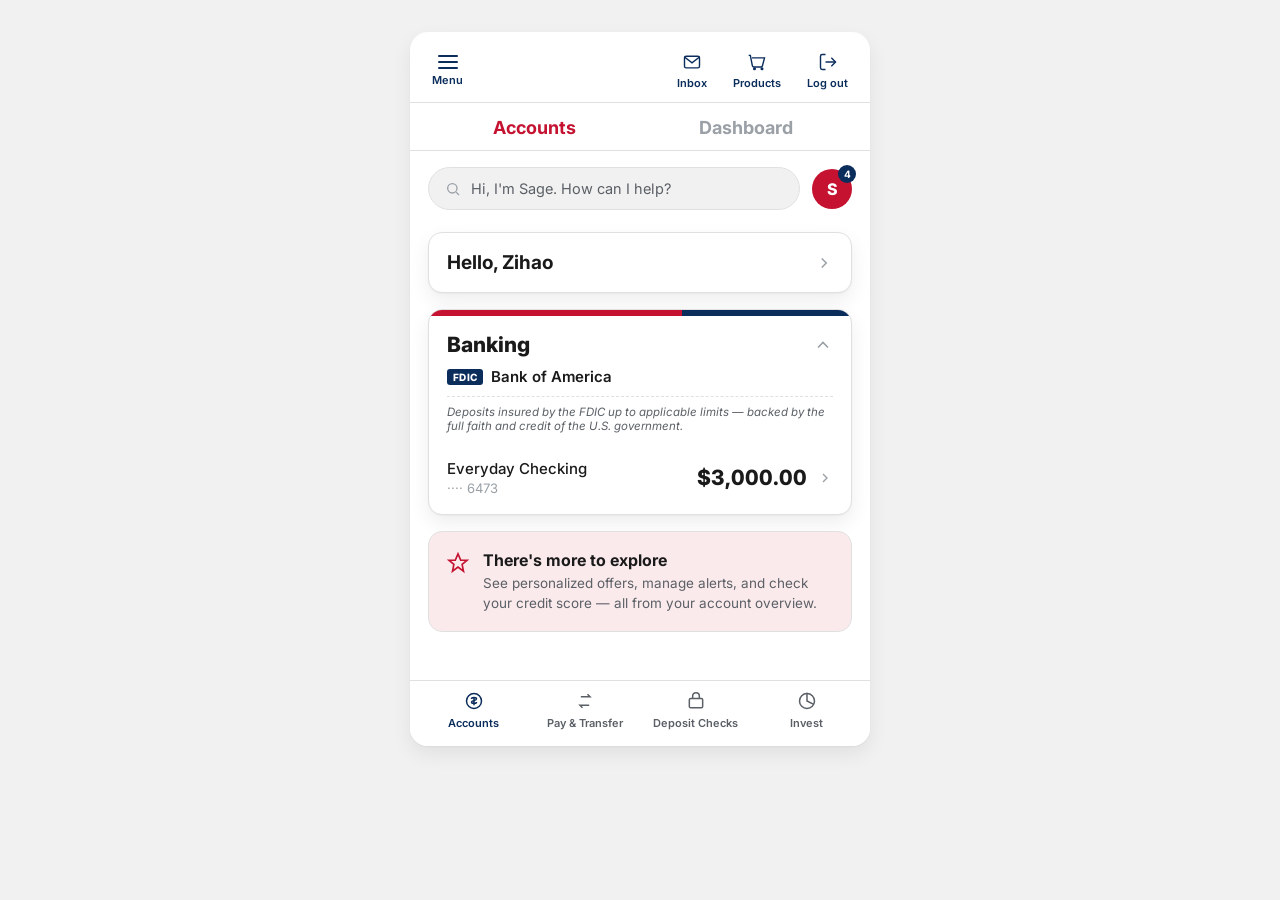
==== commit f0541a30: "Update account balances and transaction details in account-detail.html and index.html" ====
--- a/index.html
+++ b/index.html
@@ -71,7 +71,7 @@
         <a class="account-row" href="account-detail.html">
           <div class="account-name">Everyday Checking<span class="acct-no">···· 6473</span></div>
           <div class="amount-block">
-            <span class="amount">$1,487.99</span>
+            <span class="amount">$3,000.00</span>
             <svg class="chev" width="16" height="16" viewBox="0 0 24 24" fill="none" stroke="currentColor" stroke-width="2"><path d="M9 6l6 6-6 6"/></svg>
           </div>
         </a>
@@ -92,7 +92,7 @@
   <div class="dash" id="dashboard-view">
     <div class="dash-card reveal">
       <h3>TOTAL NET WORTH</h3>
-      <div class="net-amount">$1,487.99</div>
+      <div class="net-amount">$3,000.00</div>
       <div class="bars-row" id="net-bars">
         <div class="bar-col"><div class="bar" data-h="42%"></div><span>Jan</span></div>
         <div class="bar-col"><div class="bar" data-h="55%"></div><span>Feb</span></div>
@@ -104,7 +104,7 @@
     </div>
     <div class="dash-card reveal">
       <h3>CASH FLOW THIS MONTH</h3>
-      <div class="net-amount" style="font-size:22px; color:#0B2D5C;">-$8,548.88</div>
+      <div class="net-amount" style="font-size:22px; color:#0B2D5C;">-$7,036.87</div>
       <p style="margin:0; font-size:13.5px; color:var(--gray);">Income exceeded spending this month — keep it up.</p>
     </div>
   </div>
